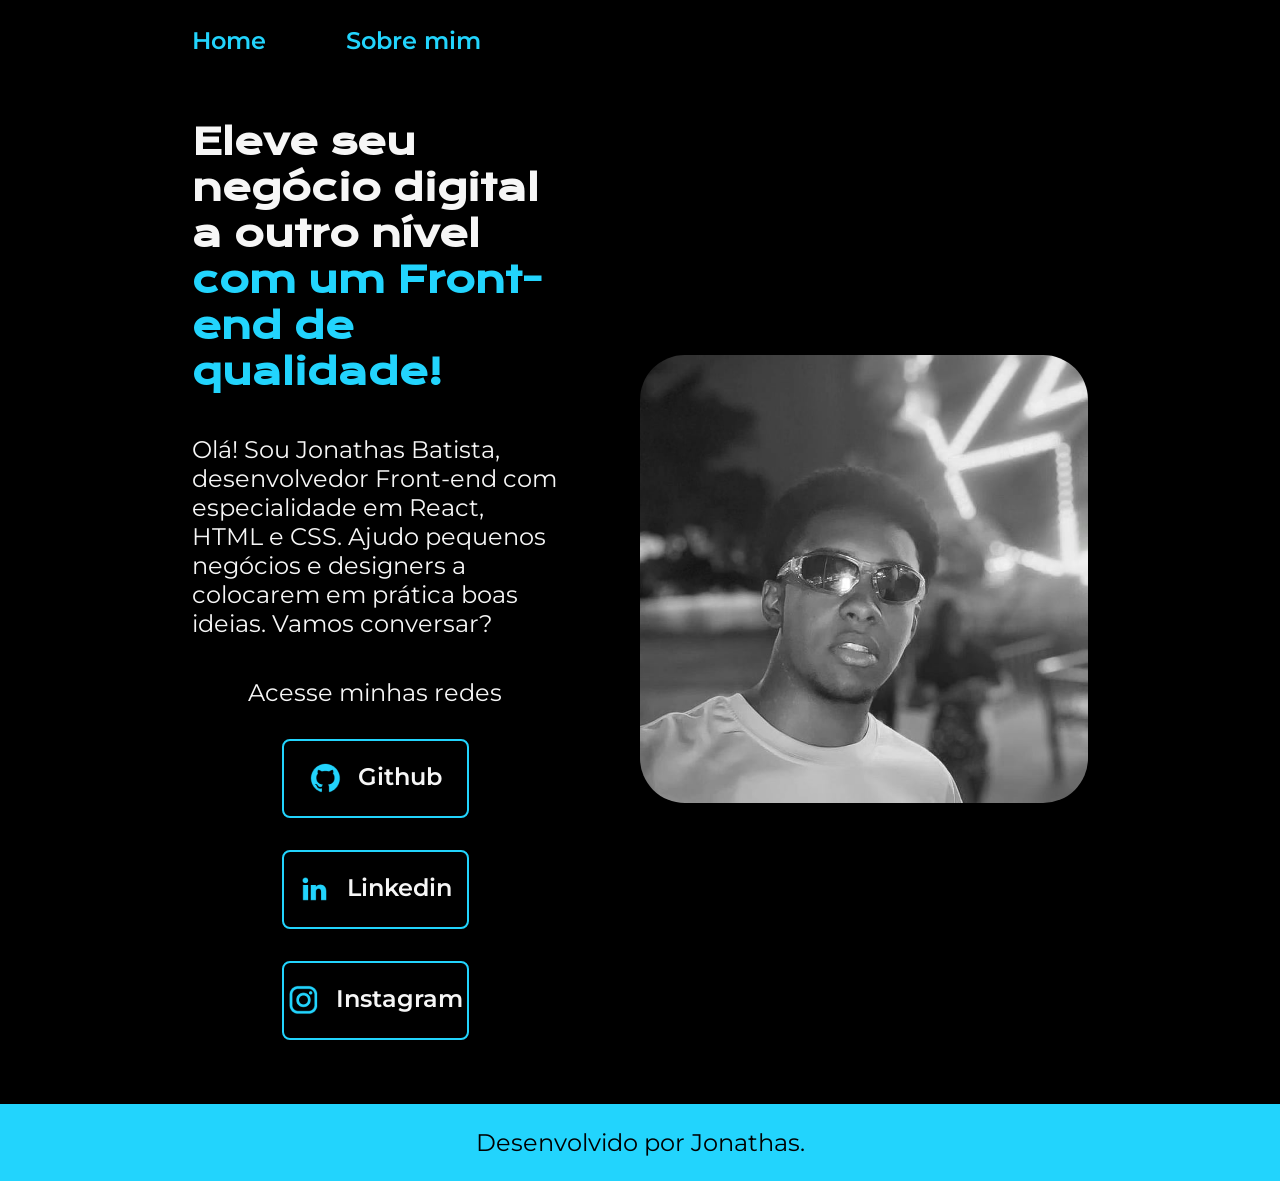
==== index.html @ 0ad6e5f9 "Add files via upload" ====
<!DOCTYPE html>
<html lang="pt-br">
<head>
    <meta charset="UTF-8">
    <meta http-equiv="X-UA-Compatible" content="IE=edge">
    <meta name="viewport" content="width=device-width, initial-scale=1.0">
    <title>Portifólio</title>
    <link rel="stylesheet" href="./styles/style.css">
</head>
<body>

    <header class="cabecalho">
        <nav class="cabecalho__menu">
            <a class="cabecalho__menu__pagina" href="index.html">Home</a>
            <a class="cabecalho__menu__pagina" href="about.html">Sobre mim</a>
        </nav>
    </header>

    <main class="apresentacao">
        <section class="apresentacao__conteudo">
            <h1 class="apresentacao__conteudo__titulo">Eleve seu negócio digital a outro nível <strong class="titulo-destaque">com um Front-end de qualidade!</strong></h1>
            <p class="apresentacao__conteudo__texto">Olá! Sou Jonathas Batista, desenvolvedor Front-end com especialidade em React, HTML e CSS. Ajudo pequenos negócios e designers a colocarem em prática boas ideias. Vamos conversar?</p>
            <div class="apresentacao__links">
                <h2 class="apresentacao__links__subtitulo">Acesse minhas redes</h2>
                <a class="apresentacao__links__botao" href="https://www.github.com/jonathasbatista">
                    <img src="assets/github.png" alt="Icone do Github">
                    Github
                </a>
                <a class="apresentacao__links__botao" href="https://www.linkedin.com/in/jonathas-batista-a42189210">
                    <img src="assets/linkedin.png" alt="Icone do Linkedin">
                    Linkedin
                </a>
                <a class="apresentacao__links__botao" href="https://www.instagram.com/jonathasbatista_">
                    <img src="assets/instagram.png" alt="Icone do Instagram">
                    Instagram
                </a>
            </div>
        </section>
            <img class="apresentacao__imagem" src="assets/perfil.jpeg" alt="Foto do Jonathas Batista programando">
    </main>

    <footer class="rodape">
        <p>Desenvolvido por Jonathas.</p>
    </footer>

</body>
</html>
---- styles/style.css ----
@import url('https://fonts.googleapis.com/css2?family=Krona+One&family=Noto+Sans:wght@400;700&display=swap');
@import url('https://fonts.googleapis.com/css2?family=Krona+One&family=Montserrat&family=Noto+Sans:wght@400;700&display=swap');
@import url('https://fonts.googleapis.com/css2?family=Krona+One&family=Montserrat:wght@400;600&family=Noto+Sans:wght@400;700&display=swap');


:root{
    --cor-primaria: #000000;
    --cor-secundaria: #F6F6F6;
    --cor-tercearia: #22D4FD;
    --cor-hover: #272727;

    --fonte-primaria: 'Krona One', sans-serif;
    --fonte-secundaria: 'Montserrat', sans-serif;
}
*{
    margin: 0;
    padding: 0;
}
body{
    box-sizing: border-box;
    background-color: var(--cor-primaria);
    color: var(--cor-secundaria);
}
.cabecalho{
    padding: 2% 0% 0% 15%;
}
.cabecalho__menu{
    display: flex;
    gap: 80px;
}
.cabecalho__menu__pagina{
    font-size: 1.5rem;
    font-family: var(--fonte-secundaria);
    font-weight: 600;
    color: var(--cor-tercearia);
    text-decoration: none;
}
.apresentacao{
    padding: 5% 15%;
    display: flex;
    align-items: center;
    justify-content: space-between;
    gap: 82px;
}
.apresentacao__conteudo{
    width: 50%;
    display: flex;
    flex-direction: column;
    gap: 40px;
}
.apresentacao__conteudo__titulo{
    font-size: 2.25rem;
    font-family: var(--fonte-primaria);
}
.titulo-destaque{
    color: var(--cor-tercearia);
}
.apresentacao__conteudo__texto{
    font-size: 1.5rem;
    font-family: var(--fonte-secundaria);
}
.apresentacao__conteudo__texto a{
    text-decoration: none;
    color: var(--cor-tercearia);
}
.apresentacao__links{
    display: flex;
    flex-direction: column;
    justify-content: space-between;
    align-items: center;
    gap: 32px;
}
.apresentacao__links__subtitulo{
    font-family: var(--fonte-secundaria);
    font-weight: 400;
    font-size: 1.5rem;
}
.apresentacao__links__botao{
    display: flex;
    justify-content: center;
    gap: 16px;
    width: 50%;
    border: 2px solid var(--cor-tercearia);
    border-radius: 8px;
    padding: 21.5px 0px;
    text-align: center;
    text-decoration: none;
    color: var(--cor-secundaria);
    font-size: 1.5rem;
    font-weight: 600;
    font-family: var(--fonte-secundaria);
}
.apresentacao__links__botao:hover{
    background-color: var(--cor-hover);
}
.apresentacao__imagem{
    width: 50%;
    border-radius: 10%;
}
.rodape{
    padding: 24px;
    color: var(--cor-primaria);
    background-color: var(--cor-tercearia);
    text-align: center;
    font-family: var(--fonte-secundaria);
    font-size: 1.5rem;
    font-weight: 400;
}

@media (max-width: 1200px){
    .cabecalho{
        padding: 10%;
    }
    .cabecalho__menu{
        justify-content: center;
    }
    .apresentacao{
        flex-direction: column-reverse;
        padding: 5%;
    }
    .apresentacao__conteudo{
        width: auto;
    }
}
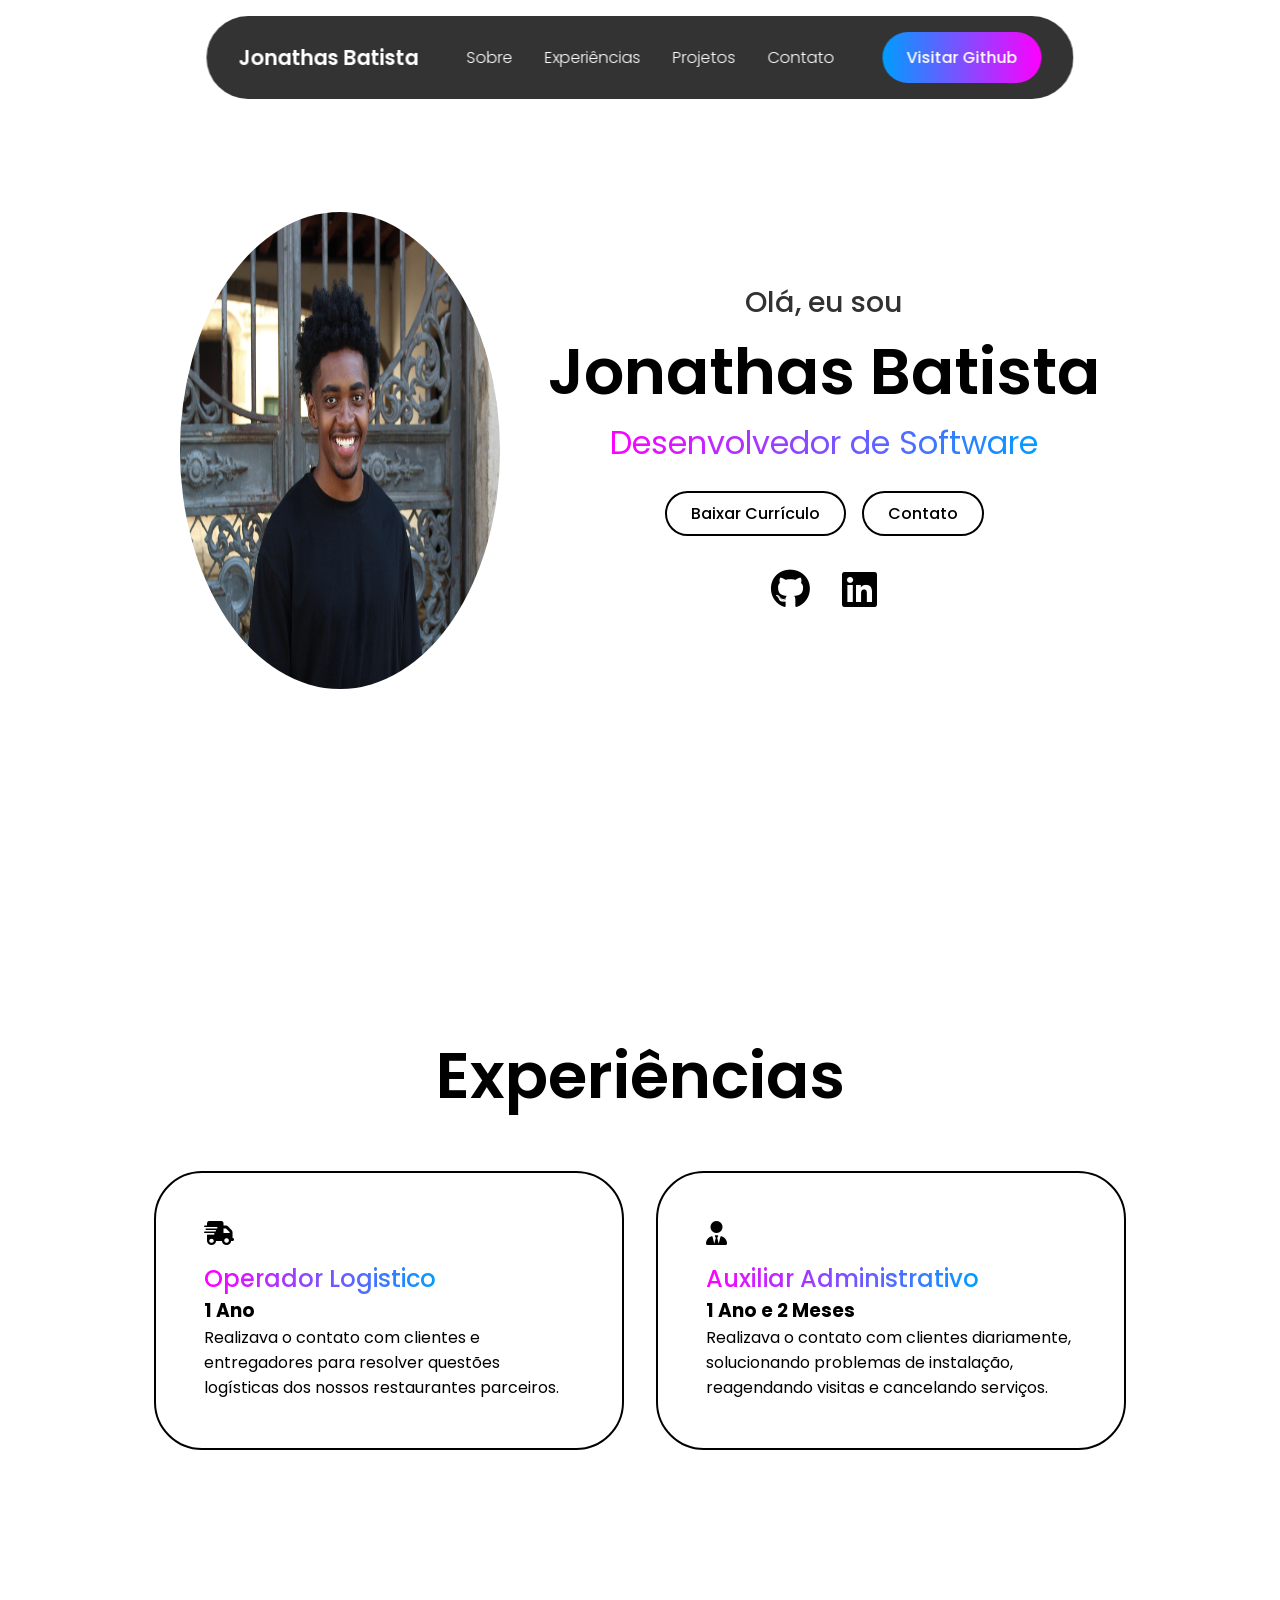
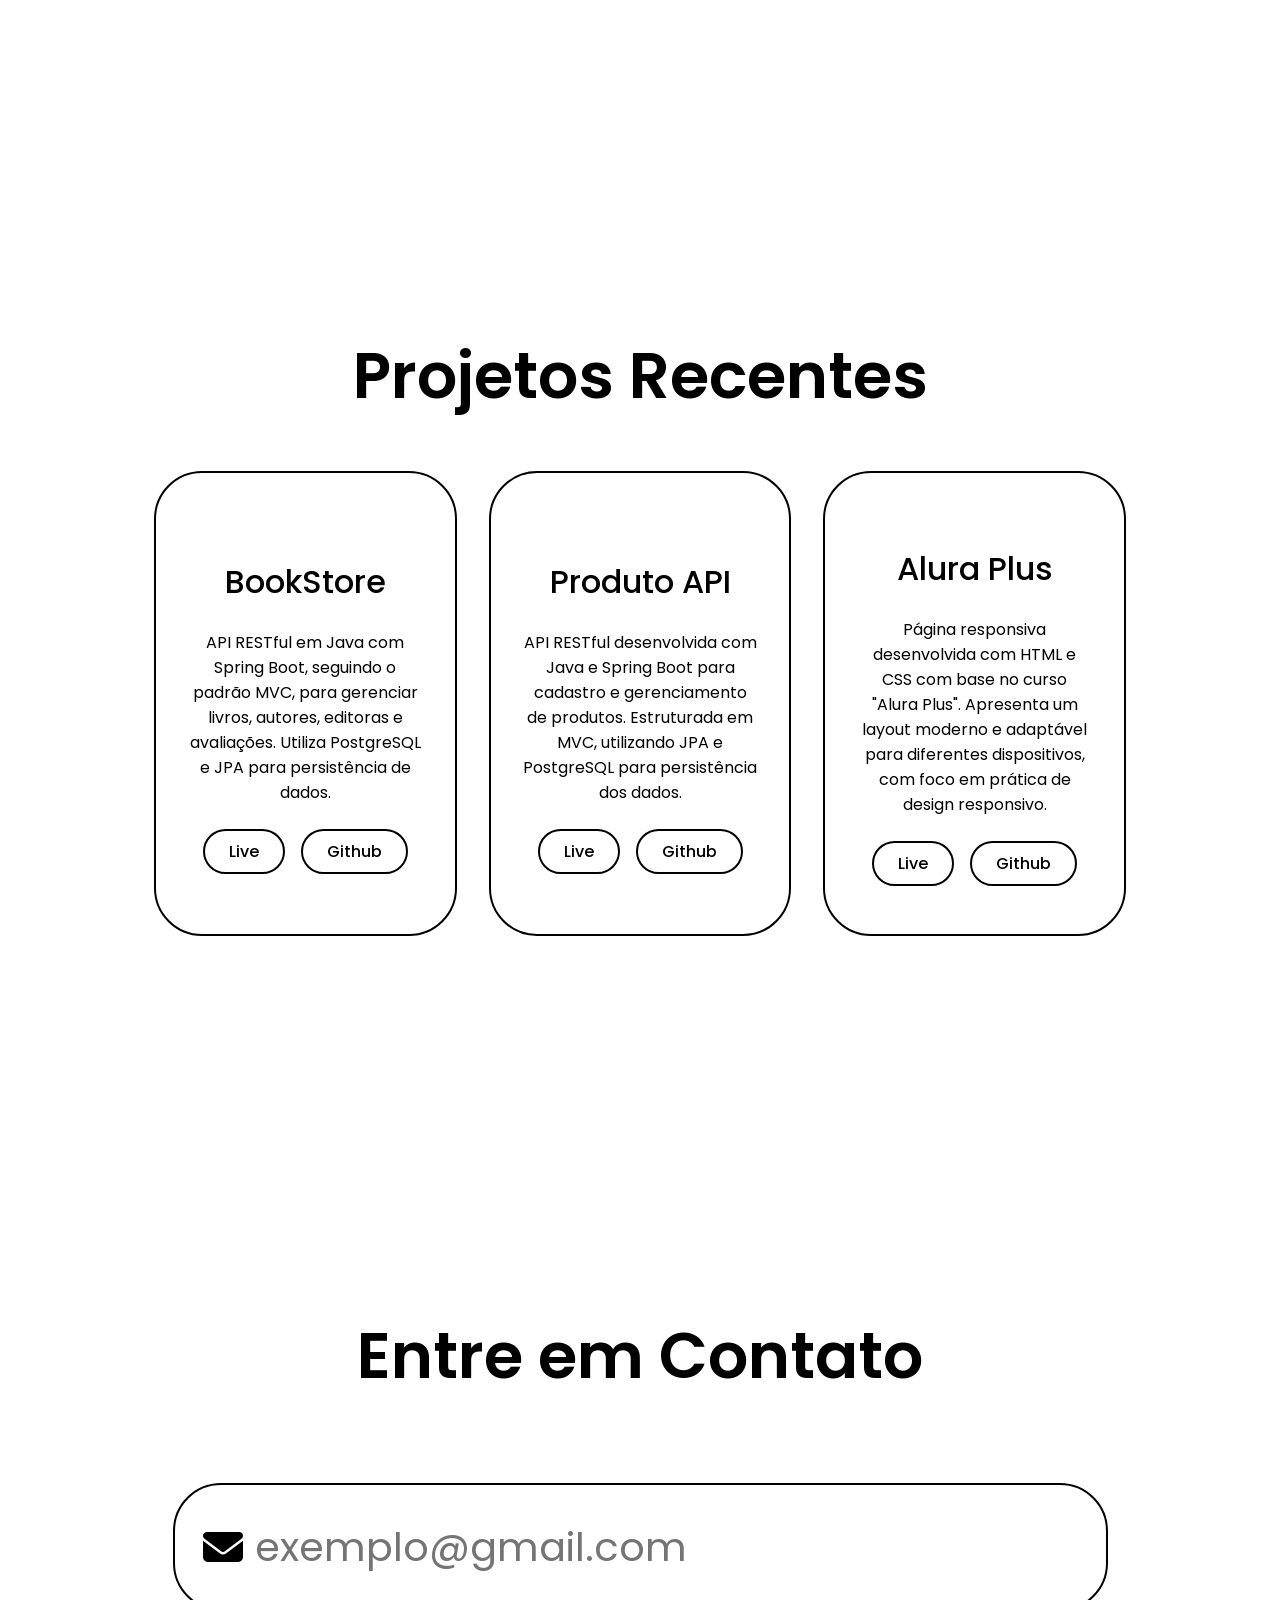
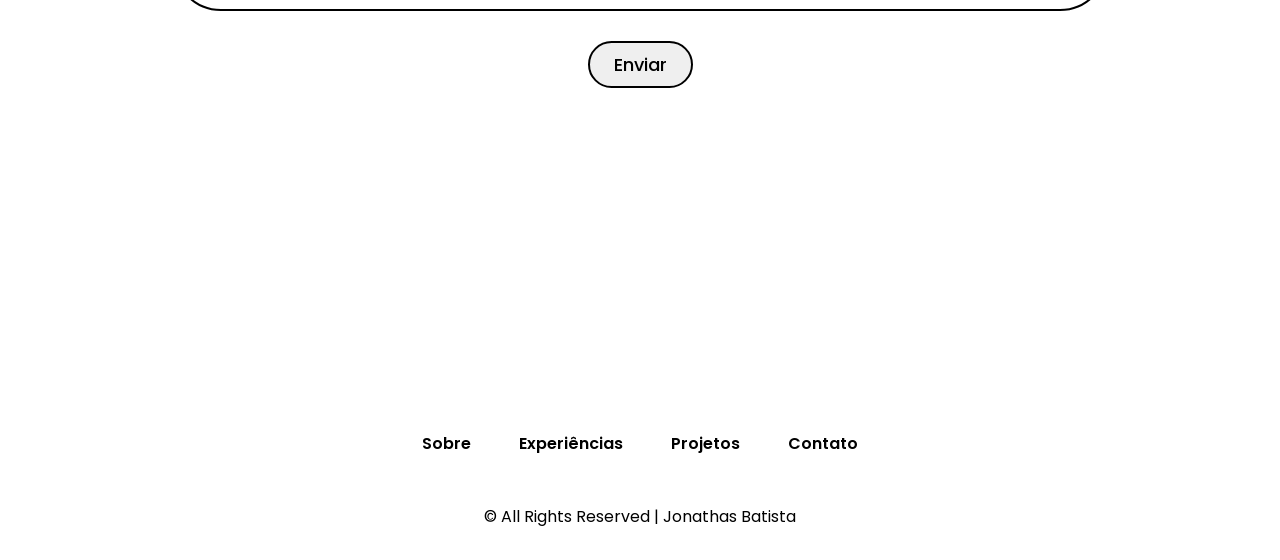
==== commit 97cb2ce5: "first commit" ====
--- a/index.html
+++ b/index.html
@@ -1,47 +1,159 @@
-<!DOCTYPE html>
-<html lang="pt-br">
-<head>
-    <meta charset="UTF-8">
-    <meta http-equiv="X-UA-Compatible" content="IE=edge">
-    <meta name="viewport" content="width=device-width, initial-scale=1.0">
-    <title>Portifólio</title>
-    <link rel="stylesheet" href="./styles/style.css">
-</head>
-<body>
-
-    <header class="cabecalho">
-        <nav class="cabecalho__menu">
-            <a class="cabecalho__menu__pagina" href="index.html">Home</a>
-            <a class="cabecalho__menu__pagina" href="about.html">Sobre mim</a>
-        </nav>
-    </header>
-
-    <main class="apresentacao">
-        <section class="apresentacao__conteudo">
-            <h1 class="apresentacao__conteudo__titulo">Eleve seu negócio digital a outro nível <strong class="titulo-destaque">com um Front-end de qualidade!</strong></h1>
-            <p class="apresentacao__conteudo__texto">Olá! Sou Jonathas Batista, desenvolvedor Front-end com especialidade em React, HTML e CSS. Ajudo pequenos negócios e designers a colocarem em prática boas ideias. Vamos conversar?</p>
-            <div class="apresentacao__links">
-                <h2 class="apresentacao__links__subtitulo">Acesse minhas redes</h2>
-                <a class="apresentacao__links__botao" href="https://www.github.com/jonathasbatista">
-                    <img src="assets/github.png" alt="Icone do Github">
-                    Github
-                </a>
-                <a class="apresentacao__links__botao" href="https://www.linkedin.com/in/jonathas-batista-a42189210">
-                    <img src="assets/linkedin.png" alt="Icone do Linkedin">
-                    Linkedin
-                </a>
-                <a class="apresentacao__links__botao" href="https://www.instagram.com/jonathasbatista_">
-                    <img src="assets/instagram.png" alt="Icone do Instagram">
-                    Instagram
-                </a>
-            </div>
-        </section>
-            <img class="apresentacao__imagem" src="assets/perfil.jpeg" alt="Foto do Jonathas Batista programando">
-    </main>
-
-    <footer class="rodape">
-        <p>Desenvolvido por Jonathas.</p>
-    </footer>
-
-</body>
+<!DOCTYPE html>
+<html lang="pt-br">
+<head>
+    <meta charset="UTF-8">
+    <meta name="viewport" content="width=device-width, initial-scale=1.0">
+    <title>Portifólio</title>
+    <link rel="stylesheet" href="style.css">
+    <link rel="stylesheet" href="https://cdnjs.cloudflare.com/ajax/libs/font-awesome/6.7.2/css/all.min.css">
+    <link rel="preconnect" href="https://fonts.googleapis.com">
+    <link rel="preconnect" href="https://fonts.gstatic.com" crossorigin>
+    <link href="https://fonts.googleapis.com/css2?family=Inter:ital,opsz,wght@0,14..32,100..900;1,14..32,100..900&family=Poppins:ital,wght@0,100;0,200;0,300;0,400;0,500;0,600;0,700;0,800;0,900;1,100;1,200;1,300;1,400;1,500;1,600;1,700;1,800;1,900&display=swap" rel="stylesheet">
+</head>
+
+<body>
+    <header class="header">
+        <a href="#" class="logo"><span>Jonathas Batista</span></a>
+        
+        <ul class="nav-links">
+            <li>
+                <a href="#about">Sobre</a>
+            </li>
+            <li>
+                <a href="#experience">Experiências</a>
+            </li>
+            <li>
+                <a href="#projects">Projetos</a>
+            </li>
+            <li>
+                <a href="#contact">Contato</a>
+            </li>
+        </ul>
+
+        <i class="fa-solid fa-bars" id="menu-icon"></i>
+        <button class="visit-btn" onclick="window.location.href='https://github.com/jonathasbatista'">Visitar Github</button>
+    </header>
+
+    <section id="about" class="about">
+        <div class="about-container">
+            <img src="images/perfil.png" alt="">
+
+            <div class="info-box">
+                <div class="text">
+                    <h3>Olá, eu sou</h3>
+                    <h1>Jonathas Batista</h1>
+                    <span>Desenvolvedor de Software</span>
+                </div>
+
+                <div class="btn-group">
+                    <div class="btn"><a href="curriculo.pdf" download>Baixar Currículo</a></div>
+                    <div class="btn"><a href="#contact">Contato</a></div>
+                </div>
+
+                <div class="socials">
+                    <a href="https://github.com/jonathasbatista" target="_blank"><i class="fa-brands fa-github"></i></a>
+                    <a href="https://www.linkedin.com/in/jonathas-batista/" target="_blank"><i class="fa-brands fa-linkedin"></i></a>
+                </div>
+            </div>
+        </div>
+    </section> 
+
+    <section id="experience" class="experience">
+        <h2 class="section-title">Experiências</h2>
+
+        <div class="experience-info">
+
+            <div class="grid">
+                <div class="grid-card">
+                    <i class="fa-solid fa-truck-fast"></i>
+                    <span>Operador Logistico</span>
+                    <h3>1 Ano</h3>
+                    <p>Realizava o contato com clientes e entregadores para resolver questões logísticas dos nossos restaurantes parceiros.</p>
+                </div>
+
+                <div class="grid-card">
+                    <i class="fa-solid fa-user-tie"></i>
+                    <span>Auxiliar Administrativo</span>
+                    <h3>1 Ano e 2 Meses</h3>
+                    <p>Realizava o contato com clientes diariamente, solucionando problemas de instalação, reagendando visitas e cancelando serviços.</p>
+                </div>
+            </div>
+
+            <img src="images/perfil.jpeg" alt="">
+        </div>
+    </section>
+
+    <section id="projects" class="projects">
+        <h2 class="section-title">Projetos Recentes</h2>
+
+        <div class="projects-grid">
+            <div class="projects-card">
+                <img src="project-1.png" alt="">
+                <h3>BookStore</h3>
+                <P>API RESTful em Java com Spring Boot, seguindo o padrão MVC, para gerenciar livros, autores, editoras e avaliações. Utiliza PostgreSQL e JPA para persistência de dados.</P>
+                <div class="btn-group">
+                    <div class="btn"><a href="https://jonathasbatista.github.io/alura-plus/" target="_blank">Live</a></div>
+                    <div class="btn"><a href="https://github.com/jonathasbatista/bookstore" target="_blank">Github</a></div>
+                </div>
+            </div>
+
+            <div class="projects-card">
+                <img src="project-2.png" alt="">
+                <h3>Produto API</h3>
+                <P>API RESTful desenvolvida com Java e Spring Boot para cadastro e gerenciamento de produtos. Estruturada em MVC, utilizando JPA e PostgreSQL para persistência dos dados.</P>
+                <div class="btn-group">
+                    <div class="btn"><a href="https://jonathasbatista.github.io/alura-plus/" target="_blank">Live</a></div>
+                    <div class="btn"><a href="https://github.com/jonathasbatista/product-api" target="_blank">Github</a></div>
+                </div>
+            </div>
+
+            <div class="projects-card">
+                <img src="project-3.png" alt="">
+                <h3>Alura Plus</h3>
+                <P>Página responsiva desenvolvida com HTML e CSS com base no curso "Alura Plus". Apresenta um layout moderno e adaptável para diferentes dispositivos, com foco em prática de design responsivo.</P>
+                <div class="btn-group">
+                    <div class="btn"><a href="https://jonathasbatista.github.io/alura-plus/" target="_blank">Live</a></div>
+                    <div class="btn"><a href="https://github.com/jonathasbatista/alura-plus" target="_blank">Github</a></div>
+                </div>
+            </div>
+        </div>
+    </section>
+
+    <section id="contact" class="contact">
+        <div class="input-box">
+          <h2 class="section-title">Entre em Contato</h2>
+          <form action="https://formsubmit.co/jonathasgon99@gmail.com" method="POST">
+            <div class="input">
+              <input type="email" name="email" placeholder="exemplo@gmail.com" required>
+              <i class="fa-solid fa-envelope"></i>
+            </div>
+            <button type="submit" class="btn">Enviar</button>
+          </form>
+        </div>
+    </section>
+
+    <footer>
+        <ul>
+            <li>
+                <a href="#about">Sobre</a>
+            </li>
+
+            <li>
+                <a href="#experience">Experiências</a>
+            </li>
+
+            <li>
+                <a href="#projects">Projetos</a>
+            </li>
+
+            <li>
+                <a href="#contact">Contato</a>
+            </li>
+        </ul>
+
+        <p class="copyright">© All Rights Reserved | Jonathas Batista</p>
+    </footer>
+
+    <script src="script.js"></script>
+</body>
 </html>
--- a/style.css
+++ b/style.css
@@ -0,0 +1,413 @@
+*{
+    margin: 0;
+    padding: 0;
+    box-sizing: border-box;
+    font-family: "Poppins", serif;
+    text-decoration: none;
+    scroll-behavior: smooth;
+    list-style: none;
+}
+header{
+    position: fixed;
+    top: 1rem;
+    left: 50%;
+    transform: translateX(-50%);
+    display: flex;
+    align-items: center;
+    justify-content: center;
+    gap: 5rem;
+    background-color: rgba(0, 0, 0, 0.8);
+    backdrop-filter: blur(8px);
+    color: white;
+    padding: 0.5rem 1.5rem;
+    border-radius: 3rem;
+    z-index: 1000;
+}
+.logo{
+    color: white;
+    font-size: 1.3rem;
+    font-weight: 600;
+    text-wrap: nowrap;
+    transition: 0.3s ease-in-out;
+}
+.logo:hover{
+    transform: scale(1.1);
+}
+.nav-links{
+    display: flex;
+    gap: 2rem;
+}
+li a{
+    position: relative;
+    color: white;
+    font-weight: 300;
+}
+li a::before{
+    position: absolute;
+    content: '';
+    width: 0;
+    left: 0;
+    height: 5px;
+    top: 25px;
+    border-radius: 1rem;
+    transition: 0.3s ease-in-out;
+    background: linear-gradient(to right, rgb(0, 157, 255), rgb(255, 0, 255));
+}
+li a:hover::before{
+    width: 100%;
+}
+.visit-btn{
+    padding: 0.8rem 1.5rem;
+    border-radius: 3rem;
+    border: none;
+    font-weight: 500;
+    font-size: 1rem;
+    color: white;
+    cursor: pointer;
+    text-wrap: nowrap;
+    transition: 0.3s ease-in-out;
+    background: linear-gradient(to right, rgb(0, 157, 255), rgb(255, 0, 255));
+}
+.visit-btn:hover{
+    background: linear-gradient(to right, rgb(255, 0, 255), rgb(0, 157, 255));
+    transform: scale(1.03);
+}
+#menu-icon{
+    font-size: 2rem;
+    display: none;
+}
+section{
+    min-height: 100vh;
+    padding: 8rem 12%;
+    width: 100%;
+    position: relative;
+}
+.about{
+    display: flex;
+    align-items: center;
+    justify-content: center;
+}
+.about .about-container{
+    display: flex;
+    align-items: center;
+    justify-content: center;
+    gap: 10rem;
+}
+.about img{
+    width: 25vw;
+    height: 53vh;
+    border-radius: 50%;
+}
+.info-box{
+    display: flex;
+    flex-direction: column;
+    text-align: center;
+    align-items: center;
+    justify-content: center;
+    gap: 1.5rem;
+}
+.info-box h3{
+    font-size: 1.8rem;
+    font-weight: 500;
+    opacity: 0.8;
+}
+.info-box h1{
+    font-size: 4rem;
+    font-weight: 600;
+}
+.info-box span{
+    background: linear-gradient(to right, rgb(255, 0, 255), rgb(0, 157, 255));
+    background-clip: text;
+    color: transparent;
+    font-size: 2rem;
+}
+.btn-group{
+    display: flex;
+    gap: 1rem;
+}
+.btn{
+    border-radius: 3rem;
+    padding: 0.5rem 1.5rem;
+    border: 2px solid black;
+    cursor: pointer;
+    font-weight: 500;
+    text-wrap: nowrap;
+    transition: 0.2s ease-in-out;
+}
+.btn:hover{
+    background-color: black;
+    color: white;
+}
+.btn a{
+    text-decoration: none;
+    color: inherit;
+}
+.socials{
+    display: flex;
+    gap: 2rem;
+}
+.socials a{
+    text-decoration: none;
+    color: inherit;
+    font-size: 2.5rem;
+    cursor: pointer;
+    transition: 0.2s ease-in-out;
+}
+.socials i:hover{
+    transform: scale(1.1);
+}
+.section-title{
+    text-align: center;
+    font-size: 4rem;
+    font-weight: 600;
+    margin-bottom: 3rem;
+}
+.experience-info{
+    display: flex;
+    align-items: center;
+    justify-content: center;
+    gap: 5rem;
+}
+.experience img{
+    width: 24vw;
+    border-radius: 3rem;
+}
+.grid{
+    display: grid;
+    grid-template-columns: repeat(2,1fr);
+    gap: 2rem;
+}
+.grid-card{
+    border: 2px solid black;
+    border-radius: 3rem;
+    padding: 3rem;
+    display: flex;
+    flex-direction: column;
+    align-items: baseline;
+    justify-content: left;
+    cursor: pointer;
+    transition: 0.2s ease-in-out;
+}
+.grid-card:hover{
+    transform: scale(1.02);
+    background-color: black;
+    color: white;
+}
+.grid-card i{
+    font-size: 1.5rem;
+    margin-bottom: 1rem;
+}
+.grid-card span{
+    font-size: 1.5rem;
+    font-weight: 500;
+    background: linear-gradient(to right, rgb(255, 0, 255), rgb(0, 157, 255));
+    background-clip: text;
+    color: transparent;
+}
+::-webkit-scrollbar{
+    width: 20px;
+}
+::-webkit-scrollbar-track{
+    background-color: rgb(219, 219, 219);
+}
+::-webkit-scrollbar-thumb{
+    background: linear-gradient(to bottom, rgb(255, 0, 255), rgb(0, 157, 255));
+}
+.projects-grid{
+    display: grid;
+    grid-template-columns: repeat(auto-fit,minmax(300px,1fr));
+    gap: 2rem;
+}
+.projects-card{
+    padding: 3rem 2rem;
+    display: flex;
+    flex-direction: column;
+    align-items: center;
+    justify-content: center;
+    text-align: center;
+    gap: 1.5rem;
+    border: 2px solid black;
+    border-radius: 3rem;
+    cursor: pointer;
+    transition: 0.3s ease-in-out;
+}
+.projects-card:hover{
+    background-color: black;
+    color: white;
+    transform: translateY(-10px)scale(1.02);
+}
+.projects-card img{
+    width: 20vw;
+    border-radius: 1rem;
+}
+.projects-card:hover .btn{
+    border: 2px solid white;
+    color: white;
+}
+.projects-card:hover .btn:hover{
+    border: 2px solid white;
+    background-color: white;
+    color: black;
+}
+.projects-card h3{
+    font-size: 2rem;
+    font-weight: 500;
+}
+.input-box{
+    display: flex;
+    flex-direction: column;
+    align-items: center;
+    justify-content: center;
+    text-align: center;
+    gap: 2rem;
+    margin-top: 5rem;
+}
+.input-box input{
+    position: relative;
+    border-radius: 3rem;
+    border: 2px solid black;
+    padding: 2rem 8rem;
+    font-size: 3rem;
+}
+.input-box input::placeholder{
+    font-size: 3rem;
+}
+.input{
+    position: relative;
+}
+.input i{
+    position: absolute;
+    font-size: 4rem;
+    top: 50%;
+    left: 10px;
+    transform: translate(50%,-50%);
+}
+.contact .btn{
+    margin-top: 30px;
+    font-size: large;
+}
+footer{
+    bottom: 0;
+    left: 0;
+    height: 10rem;
+    width: 100%;
+    display: flex;
+    flex-direction: column;
+    gap: 1rem;
+    align-items: center;
+    justify-content: center;
+}
+footer ul{
+    display: flex;
+    align-items: center;
+    gap: 3rem;
+}
+footer ul li a{
+    color: black;
+    font-weight: 600;
+}
+.copyright{
+    font-size: 300;
+    margin-top: 2rem;
+}
+
+
+@media(max-width:1280px){
+    header{
+        padding: 1rem 2rem;
+        gap: 3rem;
+    }
+    .about .about-container{
+        gap: 3rem;
+    }
+    .experience-info{
+        flex-direction: column;
+    }
+    .input-box input{
+        padding: 2rem 5rem;
+        font-size: 2.5rem;
+    }
+    .input input::placeholder{
+        font-size: 2.5rem;
+    }
+    .input-box i{
+        font-size: 2.5rem;
+    }
+}
+
+@media(max-width:768px){
+    header{
+        gap: 1rem;
+        padding: 1rem 1rem;
+    }
+    header .logo{
+        font-size: 1rem;
+    }
+    header .visit-btn{
+        display: none;
+    }
+    .about-container{
+        flex-direction: column;
+    }
+    .input-box input{
+        padding: 1rem 2rem;
+        font-size: 1.8rem;
+    }
+    .input-box input::placeholder{
+        font-size: 1.5rem;
+    }
+    .grid{
+        grid-template-columns: repeat(1,1fr);
+    }
+    .experience-info img{
+        width: 70vw;
+    }
+}
+
+@media(max-width:600px){
+    header #menu-icon{
+        display: block;
+    }
+    .nav-links{
+        position: absolute;
+        top: 100%;
+        margin-top: 1rem;
+        width: 100%;
+        padding: 1rem;
+        color: white;
+        display: flex;
+        flex-direction: column;
+        text-align: center;
+        background: rgba(0, 0, 0, 0.9);
+        border-radius: 3rem;
+        display: none;
+    }
+    .nav-links li{
+        margin-top: 1.5rem;
+        padding: 1rem;
+    }
+    .nav-links.active{
+        display: block;
+    }
+    header{
+        padding: 1rem 5rem;
+        gap: 8rem;
+    }
+    header .logo{
+        font-size: 1.5rem;
+    }
+    .about-container img{
+        width: 80vw;
+    }
+    .input-box input{
+        padding: 0.5rem 3rem;
+        width: 80%;
+        font-size: 1.5rem;
+    }
+    .input-box input::placeholder{
+        font-size: 1.5rem;
+    }
+    footer ul{
+        gap: 1rem;
+    }
+}
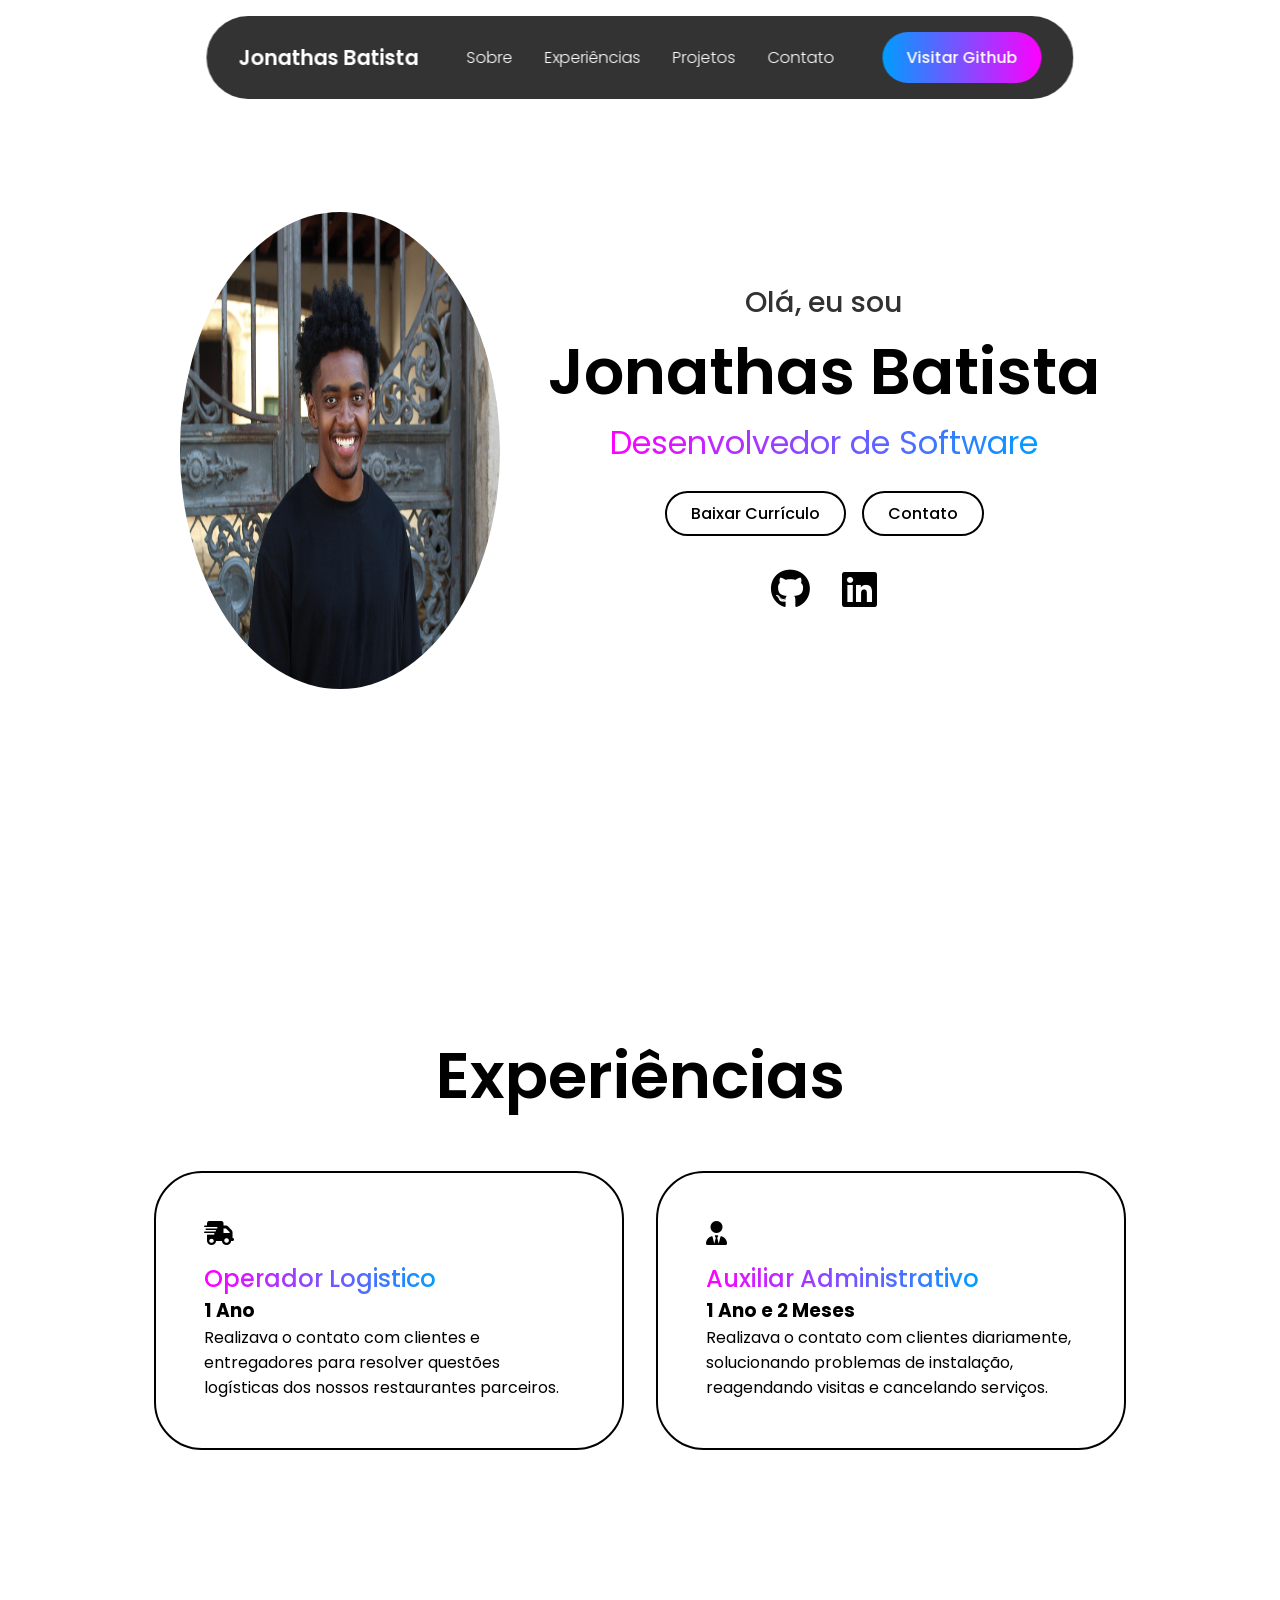
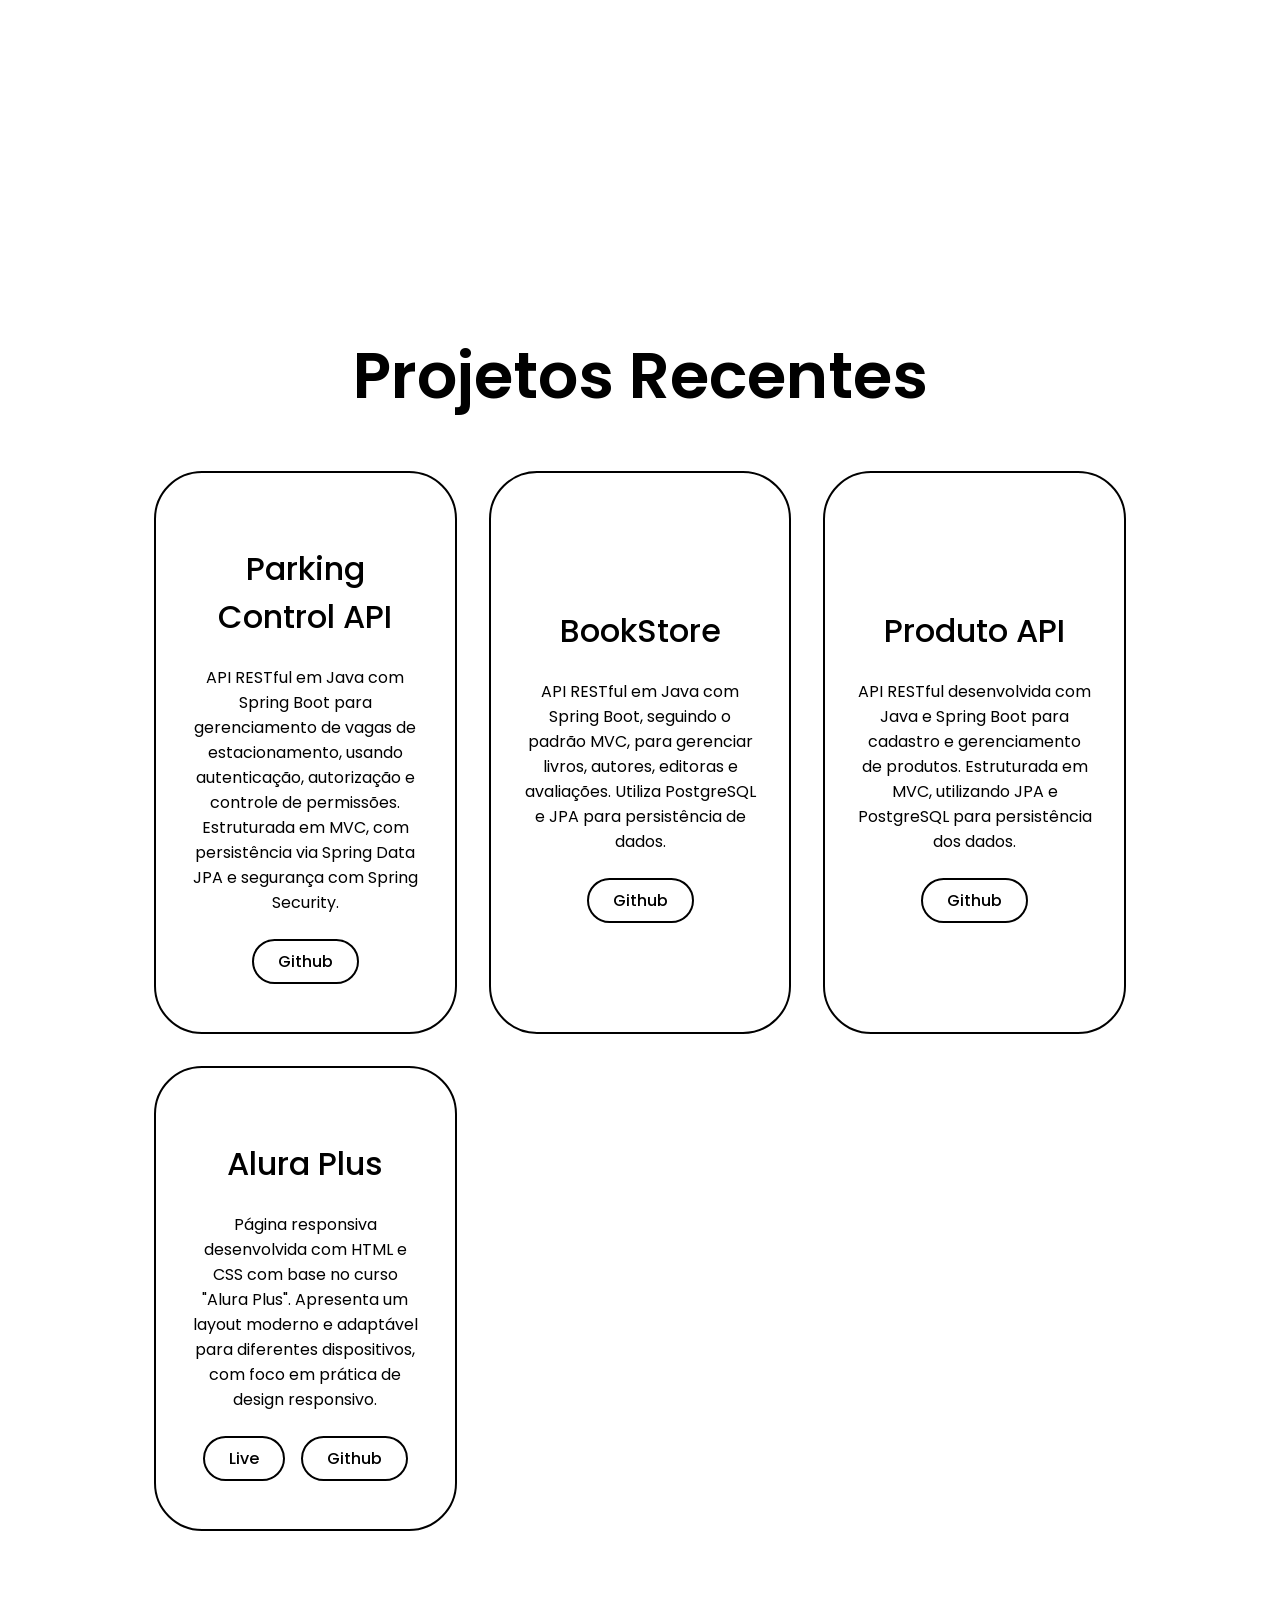
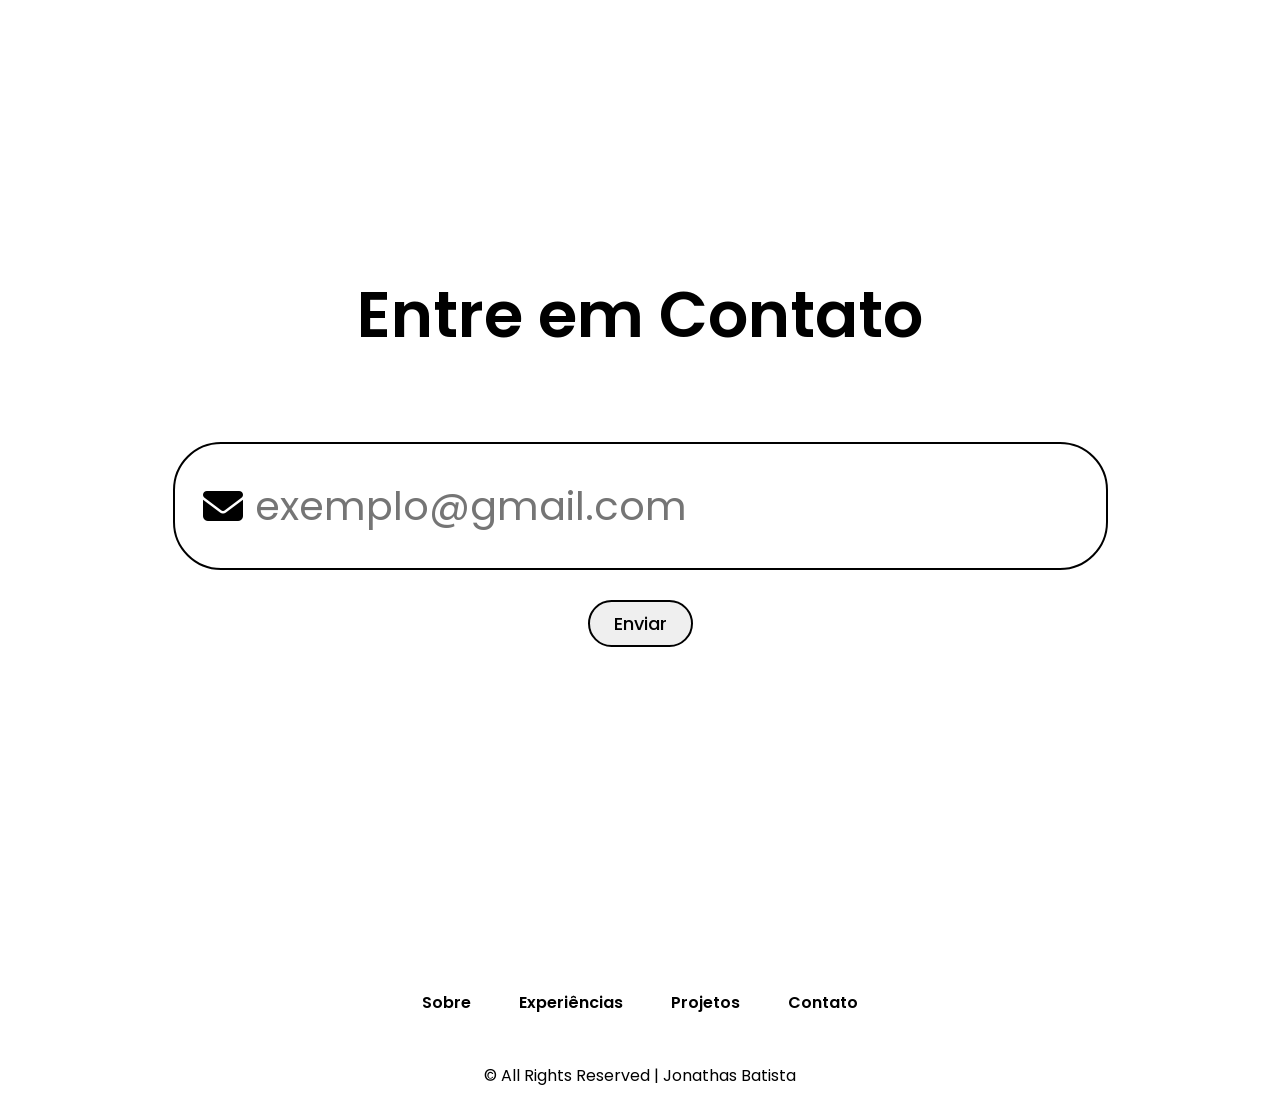
==== commit 28cf2365: "commit" ====
--- a/index.html
+++ b/index.html
@@ -36,7 +36,7 @@
 
     <section id="about" class="about">
         <div class="about-container">
-            <img src="images/perfil.png" alt="">
+            <img src="images/profile.png" alt="">
 
             <div class="info-box">
                 <div class="text">
@@ -46,7 +46,7 @@
                 </div>
 
                 <div class="btn-group">
-                    <div class="btn"><a href="curriculo.pdf" download>Baixar Currículo</a></div>
+                    <div class="btn"><a href="documents/curriculum.pdf" download>Baixar Currículo</a></div>
                     <div class="btn"><a href="#contact">Contato</a></div>
                 </div>
 
@@ -79,7 +79,7 @@
                 </div>
             </div>
 
-            <img src="images/perfil.jpeg" alt="">
+            <img src="#" alt="">
         </div>
     </section>
 
@@ -88,27 +88,34 @@
 
         <div class="projects-grid">
             <div class="projects-card">
-                <img src="project-1.png" alt="">
+                <img src="" alt="">
+                <h3>Parking Control API</h3>
+                <P>API RESTful em Java com Spring Boot para gerenciamento de vagas de estacionamento, usando autenticação, autorização e controle de permissões. Estruturada em MVC, com persistência via Spring Data JPA e segurança com Spring Security.</P>
+                <div class="btn-group">
+                    <div class="btn"><a href="https://github.com/jonathasbatista/parking-control-api-security" target="_blank">Github</a></div>
+                </div>
+            </div>
+
+            <div class="projects-card">
+                <img src="" alt="">
                 <h3>BookStore</h3>
                 <P>API RESTful em Java com Spring Boot, seguindo o padrão MVC, para gerenciar livros, autores, editoras e avaliações. Utiliza PostgreSQL e JPA para persistência de dados.</P>
                 <div class="btn-group">
-                    <div class="btn"><a href="https://jonathasbatista.github.io/alura-plus/" target="_blank">Live</a></div>
                     <div class="btn"><a href="https://github.com/jonathasbatista/bookstore" target="_blank">Github</a></div>
                 </div>
             </div>
 
             <div class="projects-card">
-                <img src="project-2.png" alt="">
+                <img src="" alt="">
                 <h3>Produto API</h3>
                 <P>API RESTful desenvolvida com Java e Spring Boot para cadastro e gerenciamento de produtos. Estruturada em MVC, utilizando JPA e PostgreSQL para persistência dos dados.</P>
                 <div class="btn-group">
-                    <div class="btn"><a href="https://jonathasbatista.github.io/alura-plus/" target="_blank">Live</a></div>
                     <div class="btn"><a href="https://github.com/jonathasbatista/product-api" target="_blank">Github</a></div>
                 </div>
             </div>
 
             <div class="projects-card">
-                <img src="project-3.png" alt="">
+                <img src="" alt="">
                 <h3>Alura Plus</h3>
                 <P>Página responsiva desenvolvida com HTML e CSS com base no curso "Alura Plus". Apresenta um layout moderno e adaptável para diferentes dispositivos, com foco em prática de design responsivo.</P>
                 <div class="btn-group">
